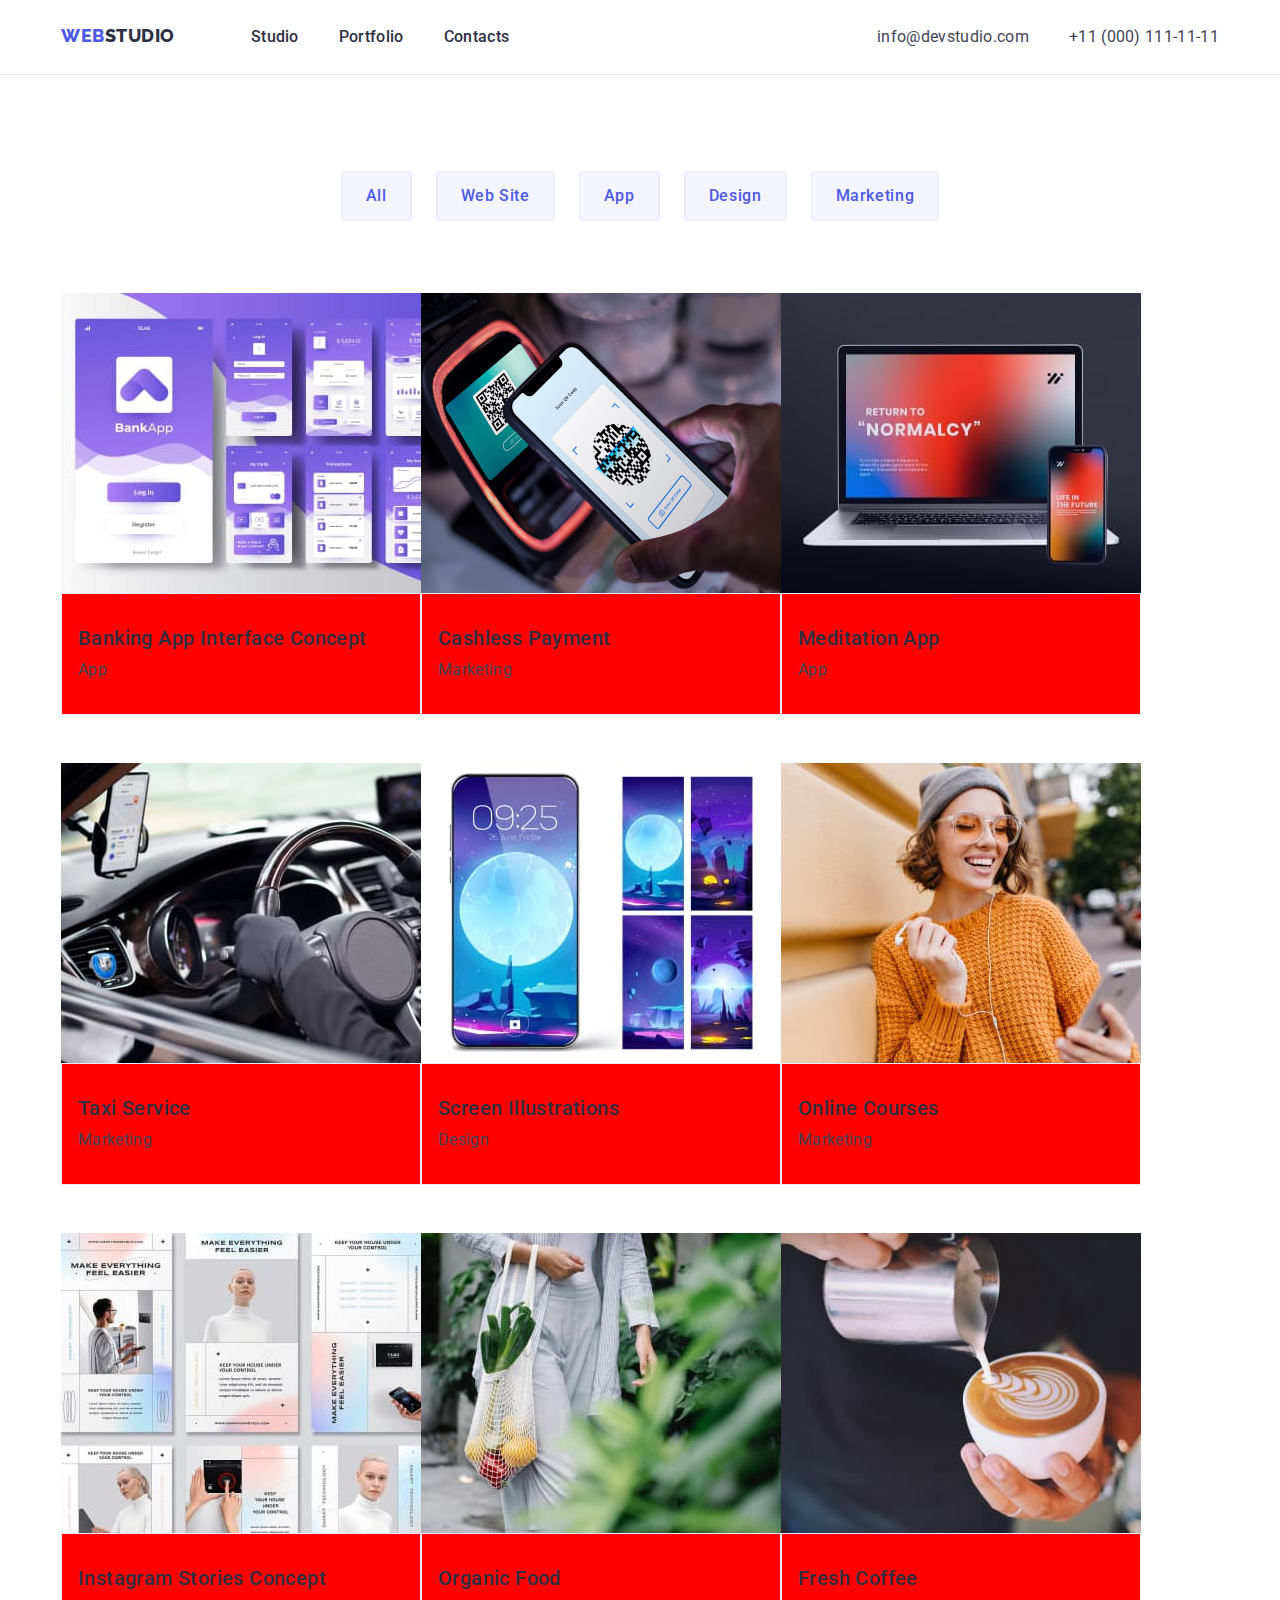
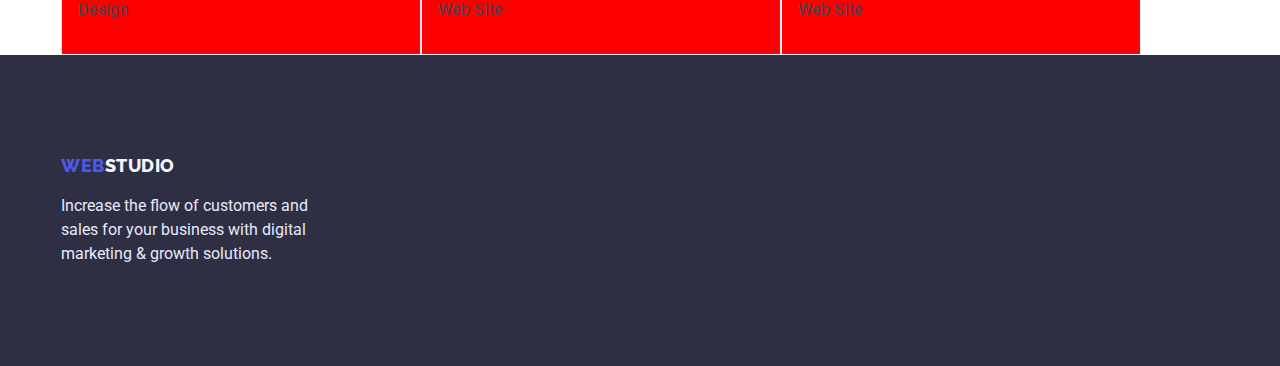
==== portfolio.html @ ba3cb186 "upload" ====
<!DOCTYPE html>
<html lang="en">

<head>
    <meta charset="UTF-8">
    <meta http-equiv="X-UA-Compatible" content="IE=edge">
    <meta name="viewport" content="width=device-width, initial-scale=1.0">
    <title>Homework-03</title>

    <link rel="stylesheet" href="./css/modern-normalize.css">
    <link rel="preconnect" href="https://fonts.googleapis.com">
    <link rel="preconnect" href="https://fonts.gstatic.com" crossorigin>
    <link href="https://fonts.googleapis.com/css2?family=Raleway:wght@800&family=Roboto:wght@400;500;700&display=swap"
        rel="stylesheet">
    <link rel="stylesheet" href="./css/styles.css">
</head>

<body>
    <header class="header-section  portfolio-header">
        <div class="header-box">
            <nav class="nav-section">
                <a href="./index.html" class="logo-header link">Web<span class="accent-logo-heder">Studio</span></a>
                <ul class="list nav-list">
                    <li><a href="./index.html" class="link-header link">Studio</a></li>
                    <li><a href="./portfolio.html" class="link-header link">Portfolio</a></li>
                    <li><a href="" class="link-header link">Contacts</a></li>
                </ul>
            </nav>
            <address class="address">
                <ul class="list address-list">
                    <li><a href="mailto:info@devstudio.com" class="address-item link">info@devstudio.com</a></li>
                    <li> <a href="tel:+110001111111" class="address-item link">+11 (000) 111-11-11</a></li>
                </ul>
            </address>
        </div>
    </header>
    <main>
        <section>
            <h1 class="hidden-text">Portfolio page</h1>
            <div class="nav-box">
                <ul class="list list-nav">
                    <li><button type="button" class="portfolio-nav-btm">All</button></li>
                    <li><button type="button" class="portfolio-nav-btm">Web Site</button></li>
                    <li><button type="button" class="portfolio-nav-btm">App</button></li>
                    <li><button type="button" class="portfolio-nav-btm">Design</button></li>
                    <li><button type="button" class="portfolio-nav-btm">Marketing</button></li>
                </ul>
            </div>
            <div class="gallery-box">
                <ul class="list gallery-box-card">
                    <!-- 01 -->
                    <li class="gallery-item">
                        <a href="portfolio.html" class="link"><img src="./images/banking-app.jpg" alt="Banking App"
                                width="360">
                            <div class="card-box-portfolio">
                                <h2 class="list-title">Banking App Interface Concept</h2>
                                <p class="section-description">App</p>
                            </div>
                        </a>
                    </li>
                    <!-- 02 -->
                    <li class="gallery-item">
                        <a href="portfolio.html" class="link"><img src="./images/cashless-ayment.jpg"
                                alt="Cashless Payment" width="360">
                            <div class="card-box-portfolio">
                                <h2 class="list-title">Cashless Payment</h2>
                                <p class="section-description">Marketing</p>
                            </div>
                        </a>
                    </li>
                    <!-- 03 -->
                    <li class="gallery-item">
                        <a href="portfolio.html" class="link"><img src="./images/meditaion-app.jpg" alt="Meditaion App"
                                width="360">
                            <div class="card-box-portfolio">
                                <h2 class="list-title">Meditation App</h2>
                                <p class="section-description">App</p>
                            </div>
                        </a>
                    </li>
                    <!-- 04 -->
                    <li class="gallery-item">
                        <a href="portfolio.html" class="link"><img src="./images/taxi-service.jpg" alt="Taxi Service"
                                width="360">
                            <div class="card-box-portfolio">
                                <h2 class="list-title">Taxi Service</h2>
                                <p class="section-description">Marketing</p>
                            </div>
                        </a>
                    </li>
                    <!-- 05 -->
                    <li class="gallery-item">
                        <a href="portfolio.html" class="link"><img src="./images/screen-illustrations.jpg"
                                alt="Screen Illustrations" width="360">
                            <div class="card-box-portfolio">
                                <h2 class="list-title">Screen Illustrations</h2>
                                <p class="section-description">Design</p>
                            </div>
                        </a>
                    </li>
                    <!-- 06 -->
                    <li class="gallery-item">
                        <a href="portfolio.html" class="link"><img src="./images/online-courses.jpg"
                                alt="Online Courses" width="360">
                            <div class="card-box-portfolio">
                                <h2 class="list-title">Online Courses</h2>
                                <p class="section-description">Marketing</p>
                            </div>
                        </a>
                    </li>
                    <!-- 07 -->
                    <li class="gallery-item">
                        <a href="portfolio.html" class="link"><img src="./images/instagram-stories.jpg"
                                alt=">Instagram Stories Concept" width="360">
                            <div class="card-box-portfolio">
                                <h2 class="list-title">Instagram Stories Concept</h2>
                                <p class="section-description">Design</p>
                            </div>
                        </a>
                    </li>
                    <!-- 08 -->
                    <li class="gallery-item">
                        <a href="portfolio.html" class="link"><img src="./images/organic-food.jpg" alt="Organic Food"
                                width="360">
                            <div class="card-box-portfolio">
                                <h2 class="list-title">Organic Food</h2>
                                <p class="section-description">Web Site</p>
                            </div>
                        </a>
                    </li>
                    <!-- 09 -->
                    <li class="gallery-item">
                        <a href="portfolio.html" class="link"><img src="./images/fresh-coffee.jpg" alt="Fresh Coffee"
                                width="360">
                            <div class="card-box-portfolio">
                                <h2 class="list-title">Fresh Coffee</h2>
                                <p class="section-description">Web Site</p>
                            </div>
                        </a>
                    </li>
                </ul>
            </div>
        </section>
    </main>
    <footer class="footer-section">
        <div class="footer-box"><a href="./index.html" class="logo-footer link">Web<span
                    class="accent-logo-footer">Studio</span></a>
            <p class="footer-description">Increase the flow of customers and sales for your business with digital
                marketing
                & growth solutions.</p>
        </div>
    </footer>
</body>

</html>
---- css/styles.css ----
:root {
    --primary-text-color: #434455;
    --indent: 20px;
    --items: 5;
}

body {
    font-family: 'Roboto', sans-serif;
    font-weight: 400;
    font-size: 16px;
    color: #434455;
    background-color: #ffffff;
}

.list {
    list-style: none;

}

.link {
    text-decoration: none;
}

.accent-logo-heder {
    color: #2e2f42;
}

.accent-logo-footer {
    color: #F4F4FD;
}

/*========= RESET======= */
.hidden-text {
    display: none;
}

body {
    margin: 0;
    padding: 0;
    /* display: flex;
    margin: 0 auto; */
}

ul {
    margin: 0;
    padding: 0;
}

h1,
h2,
h3,
h4 {
    margin: 0;
    padding: 0;
}

img {
    display: block;
    /* margin: 0 auto; */
}

p {
    margin: 0;
    padding: 0;
}

/* ========== RESET ========== */

/* ========= HEADER ========= */
.portfolio-header {
    border-bottom: 1px solid #E7E9FC;
    margin-bottom: 96px;
}

.header-box {
    width: 1158px;
    margin: 0 auto;
    display: flex;
    padding: 25px 0;
}

.nav-section {
    display: flex;
}


.logo-header {
    margin-right: 76px;
    font-family: 'Raleway', sans-serif;
    font-weight: 800;
    font-size: 18px;
    line-height: 1.17;
    letter-spacing: 0.03em;
    text-transform: uppercase;

    color: #4D5AE5;
}

.nav-list {
    display: flex;
}

.nav-list>li+li {
    margin-left: 40px;
}

.link-header {
    font-weight: 500;
    font-size: 16px;
    line-height: 1.5;
    letter-spacing: 0.02em;
    color: #2E2F42;
}

.link-header:hover,
.link-header:focus {
    color: #404bbf
}

.address-list {
    display: flex;
}

.address-list>li+li {
    margin-left: 40px;
}

.address {
    margin-left: auto;
    font-style: normal;
    font-weight: 400;
    font-size: 16px;
    line-height: 1.5;
    letter-spacing: 0.02em;
    color: #434455;
}

.address-item {
    color: #434455;
}

.address-item:hover,
.address-item:focus {
    color: #404bbf;
}

/* ========= HEADER ========= */

/* ========== HERO ========== */

.hero-section {
    background: #2E2F42;
    padding: 188px 0;
    margin-bottom: 120px;
}

.hero-block {
    display: block;
    width: 496px;
    margin: 0 auto;
}

.hero-title {
    font-weight: 600;
    font-size: 56px;
    text-align: center;
    line-height: 1.07;
    letter-spacing: 0.02em;
    color: #FFFFFF;
    margin-bottom: 48px;

}

.modal-button {
    display: block;
    font-family: "Roboto", sans-serif;
    font-weight: 500;
    line-height: 1.5;
    letter-spacing: 0.04em;
    cursor: pointer;
    font-size: 16px;
    color: #ffffff;
    background-color: #4D5AE5;
    border-radius: 4px;
    box-shadow: 0px 4px 4px rgba(0, 0, 0, 0.15);
    margin: 0 auto;
    width: 169px;
    height: 56px;
}

.modal-button:hover,
.modal-button:focus {
    background-color: #404BBF
}

/* ========== HERO ========== */

/* ========== POSSIBILITIES ========== */
.possibilities-box {
    margin: 0 auto;
    width: 1158px;
    margin-bottom: 120px;
}

.possibilities-list {
    display: flex;
    justify-content: space-between;
}

.possibilities-item {
    width: 264px;
}

.possibilities-item h3 {
    margin-bottom: 8px;
}

.list-title {
    font-weight: 500;
    font-size: 20px;
    line-height: 1.2;
    letter-spacing: 0.02em;
    color: #2E2F42;
}

.list-description {
    font-size: 16px;
    line-height: 1.5;
    letter-spacing: 0.02em;
}

.section-description {
    line-height: 1.5;
    letter-spacing: 0.02em;
    color: var(--primary-text-color);
}

/* ===== BOTTOM SECTION ======= */
.we-are {
    display: flex;
    justify-content: center;
    margin-bottom: 120px;
}

.we-are li:not(:last-child) {
    margin-right: 24px;
}

.section-bottom-item {
    background-color: #FFFFFF;
}

.section-bottom-description {
    font-weight: 500;
    line-height: 1.2;
    letter-spacing: 0.02em;
}

.section-title {
    text-align: center;
    text-transform: capitalize;
    font-weight: 700;
    font-size: 36px;
    line-height: 1.11;
    letter-spacing: 0.02em;
    color: #2E2F42;
    margin-bottom: 72px;
}

/* ===== TEAM SECTION ====== */
.team-section {
    background-color: #F4F4FD
}

.team-box {
    width: 1158px;
    margin: 0 auto;
    padding-top: 120px;
    padding-bottom: 120px;
}

.team-cards {
    display: flex;
    justify-content: space-between;
    flex-wrap: wrap;
}

.card-box {
    padding: 32px 0;
}

.team-list {
    background-color: #FFFFFF;
    text-align: center;
    box-shadow: 0px 1px 6px rgba(46, 47, 66, 0.08), 0px 1px 1px rgba(46, 47, 66, 0.16), 0px 2px 1px rgba(46, 47, 66, 0.08);
    border-radius: 0px 0px 4px 4px;

}

.team-list h3 {
    margin-bottom: 8px;
}

/* ========= FOOTER ========= */
.footer-section {
    background: #2E2F42;
}

.footer-box {
    margin: 0 auto;
    padding: 100px 0;
    width: 1158px;
}

.footer-description {
    font-size: 16px;
    line-height: 1.5;
    color: #E7E9FC;
    width: 264px;
}

.logo-footer {
    display: inline-block;
    font-family: 'Raleway', sans-serif;
    font-weight: 800;
    text-transform: uppercase;
    font-size: 18px;
    line-height: 1.17;
    letter-spacing: 0.03em;
    color: #4d5ae5;
    margin-bottom: 18px;
}


/* ====== PORTFOLIO PAGE ===== */

.portfolio-nav-btm {
    cursor: pointer;
    font-family: "Roboto", sans-serif;
    font-weight: 500;
    font-size: 16px;
    line-height: 1.5;
    letter-spacing: 0.04em;
    background-color: #F4F4FD;
    color: #4D5AE5;
    background: #F4F4FD;
    border: 1px solid #E7E9FC;
    border-radius: 4px;
    padding: 12px 24px;
}

.portfolio-nav-btm:hover,
.portfolio-nav-btm:focus {
    background-color: #404BBF;
    color: #FFFFFF;

}

.list-nav {
    display: flex;
    justify-content: center;
}

.list-nav li:not(:last-child) {
    margin-right: 24px;
}

.nav-box {
    margin: 0 auto 72px;
}

button {
    display: block;
}

/* ===== GALLERY ======== */
.gallery-box {
    margin: 0 auto;
    width: 1158px;
}

.gallery-box-card {
    display: flex;
    flex-wrap: wrap;
    /* justify-content: space-between; */
    row-gap: 48px;
    margin: 0 auto;

}

.gallery-item {
    /* flex-basis: ((100% - 24px * 2) / 3); */
    flex-basis: calc((100% - var(--indent) * (var(--items) - 1)) / var(--items));
    /* max-width: 360px; */
    background-color: red;

}

.card-box-portfolio {
    padding: 32px 16px;
    border: 1px solid #E7E9FC;
}

.card-box-portfolio h2 {
    margin-bottom: 8px;
}
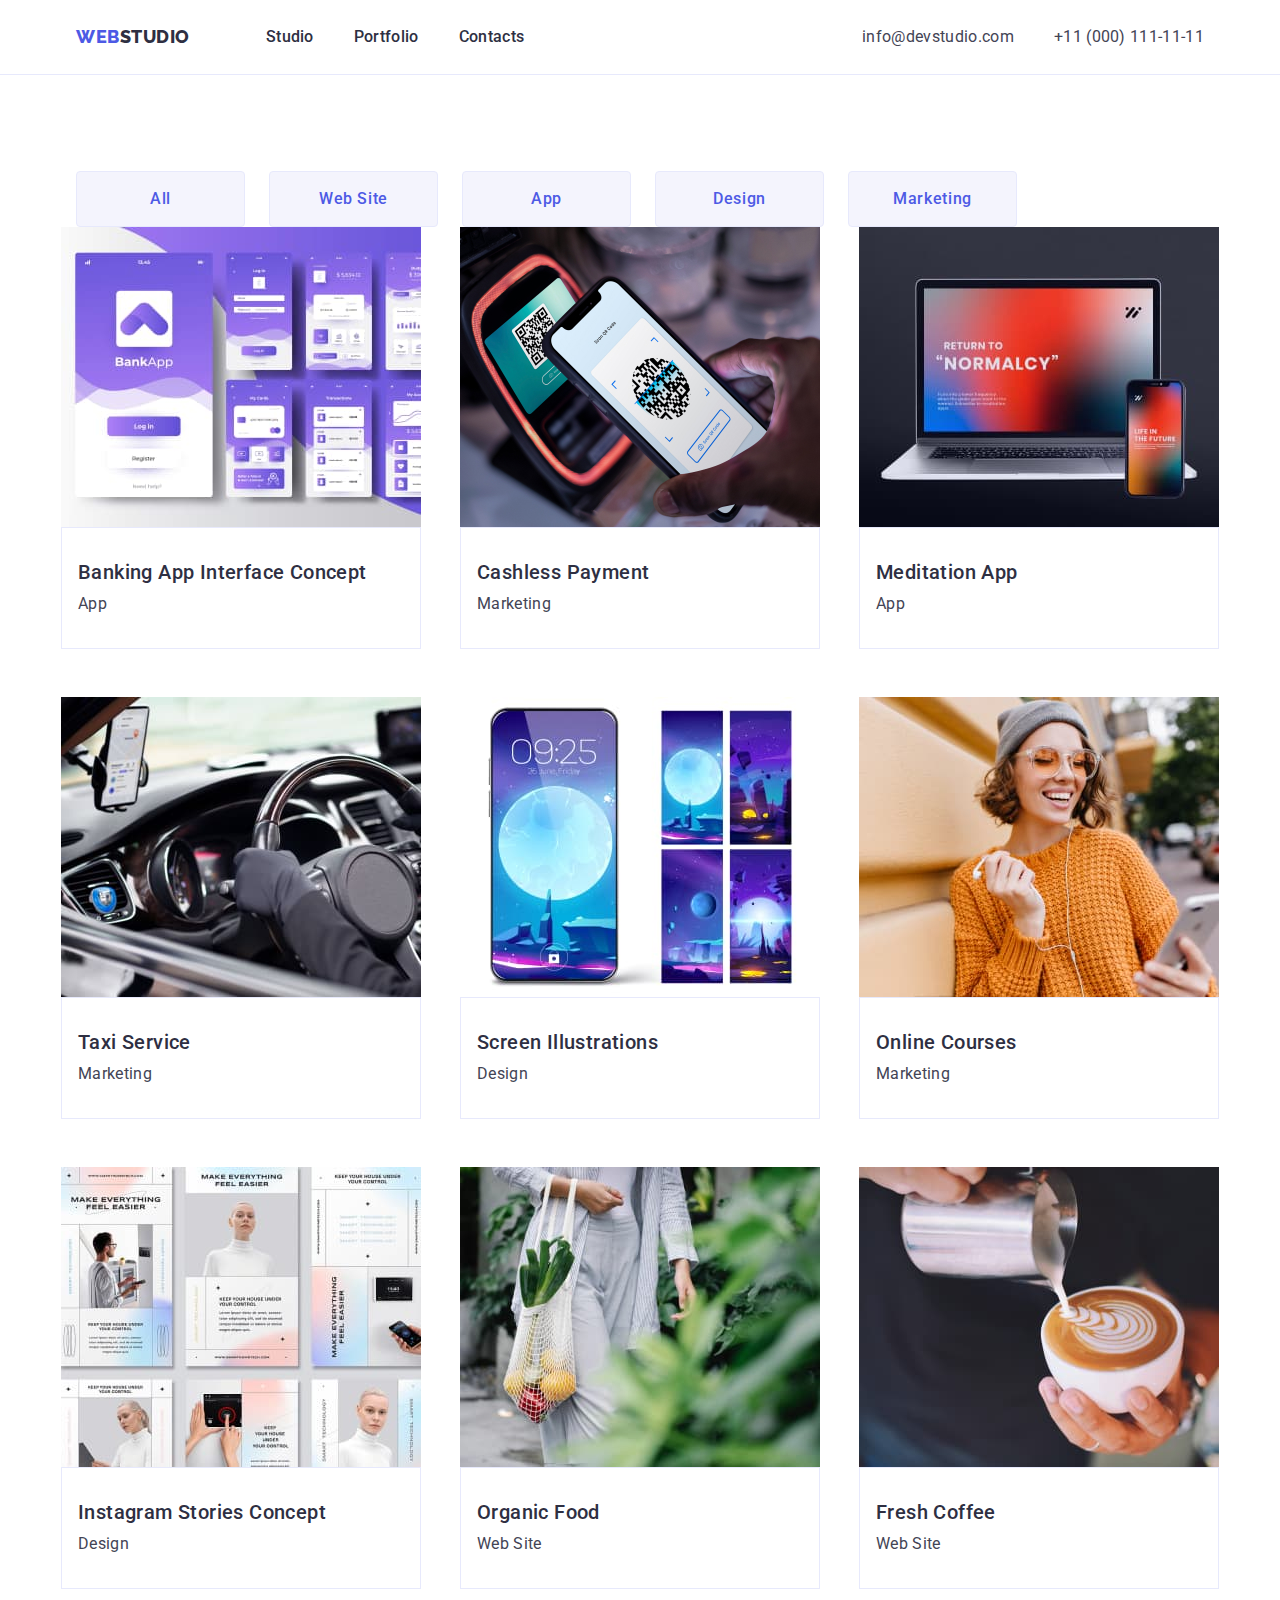
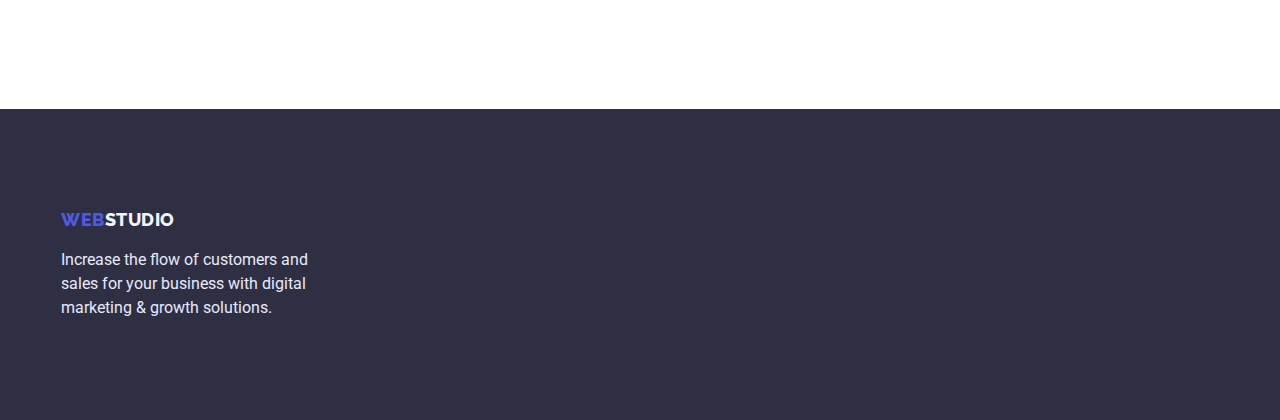
==== commit 5f71dc4a: "03" ====
--- a/portfolio.html
+++ b/portfolio.html
@@ -6,18 +6,17 @@
     <meta http-equiv="X-UA-Compatible" content="IE=edge">
     <meta name="viewport" content="width=device-width, initial-scale=1.0">
     <title>Homework-03</title>
-
-    <link rel="stylesheet" href="./css/modern-normalize.css">
     <link rel="preconnect" href="https://fonts.googleapis.com">
     <link rel="preconnect" href="https://fonts.gstatic.com" crossorigin>
     <link href="https://fonts.googleapis.com/css2?family=Raleway:wght@800&family=Roboto:wght@400;500;700&display=swap"
         rel="stylesheet">
+    <link rel="stylesheet" href="https://cdnjs.cloudflare.com/ajax/libs/modern-normalize/1.1.0/modern-normalize.css">
     <link rel="stylesheet" href="./css/styles.css">
 </head>
 
 <body>
     <header class="header-section  portfolio-header">
-        <div class="header-box">
+        <div class="container">
             <nav class="nav-section">
                 <a href="./index.html" class="logo-header link">Web<span class="accent-logo-heder">Studio</span></a>
                 <ul class="list nav-list">
@@ -37,7 +36,7 @@
     <main>
         <section>
             <h1 class="hidden-text">Portfolio page</h1>
-            <div class="nav-box">
+            <div class="container">
                 <ul class="list list-nav">
                     <li><button type="button" class="portfolio-nav-btm">All</button></li>
                     <li><button type="button" class="portfolio-nav-btm">Web Site</button></li>
--- a/css/styles.css
+++ b/css/styles.css
@@ -1,7 +1,7 @@
 :root {
     --primary-text-color: #434455;
-    --indent: 20px;
-    --items: 5;
+    /* --indent: 20px;
+    --items: 5; */
 }
 
 body {
@@ -32,6 +32,7 @@
 /*========= RESET======= */
 .hidden-text {
     display: none;
+    max-width: 496px;
 }
 
 body {
@@ -67,10 +68,6 @@
 /* ========== RESET ========== */
 
 /* ========= HEADER ========= */
-.portfolio-header {
-    border-bottom: 1px solid #E7E9FC;
-    margin-bottom: 96px;
-}
 
 .header-box {
     width: 1158px;
@@ -81,6 +78,7 @@
 
 .nav-section {
     display: flex;
+    align-items: center;
 }
 
 
@@ -98,11 +96,9 @@
 
 .nav-list {
     display: flex;
-}
-
-.nav-list>li+li {
-    margin-left: 40px;
-}
+    gap: 40px;
+}
+
 
 .link-header {
     font-weight: 500;
@@ -110,6 +106,7 @@
     line-height: 1.5;
     letter-spacing: 0.02em;
     color: #2E2F42;
+    padding: 24px 0;
 }
 
 .link-header:hover,
@@ -119,10 +116,8 @@
 
 .address-list {
     display: flex;
-}
-
-.address-list>li+li {
-    margin-left: 40px;
+    gap: 40px;
+
 }
 
 .address {
@@ -137,6 +132,7 @@
 
 .address-item {
     color: #434455;
+    padding: 24px 0;
 }
 
 .address-item:hover,
@@ -334,6 +330,19 @@
 
 /* ====== PORTFOLIO PAGE ===== */
 
+.container {
+    width: 1158px;
+    margin: 0 auto;
+    display: flex;
+    padding: 0 15px
+}
+
+.portfolio-header {
+    border-bottom: 1px solid #e7e9fc;
+    margin-bottom: 96px;
+    padding: 25px 0;
+}
+
 .portfolio-nav-btm {
     cursor: pointer;
     font-family: "Roboto", sans-serif;
@@ -347,54 +356,46 @@
     border: 1px solid #E7E9FC;
     border-radius: 4px;
     padding: 12px 24px;
+    min-width: 169px;
+    height: 56px;
 }
 
 .portfolio-nav-btm:hover,
 .portfolio-nav-btm:focus {
     background-color: #404BBF;
     color: #FFFFFF;
-
 }
 
 .list-nav {
     display: flex;
     justify-content: center;
+
 }
 
 .list-nav li:not(:last-child) {
     margin-right: 24px;
 }
 
-.nav-box {
-    margin: 0 auto 72px;
-}
-
 button {
     display: block;
+    border: none;
 }
 
 /* ===== GALLERY ======== */
 .gallery-box {
-    margin: 0 auto;
+    margin: 0 auto 120px;
     width: 1158px;
 }
 
 .gallery-box-card {
     display: flex;
     flex-wrap: wrap;
-    /* justify-content: space-between; */
+    justify-content: space-between;
     row-gap: 48px;
     margin: 0 auto;
-
-}
-
-.gallery-item {
-    /* flex-basis: ((100% - 24px * 2) / 3); */
-    flex-basis: calc((100% - var(--indent) * (var(--items) - 1)) / var(--items));
-    /* max-width: 360px; */
-    background-color: red;
-
-}
+}
+
+/* .gallery-item {} */
 
 .card-box-portfolio {
     padding: 32px 16px;
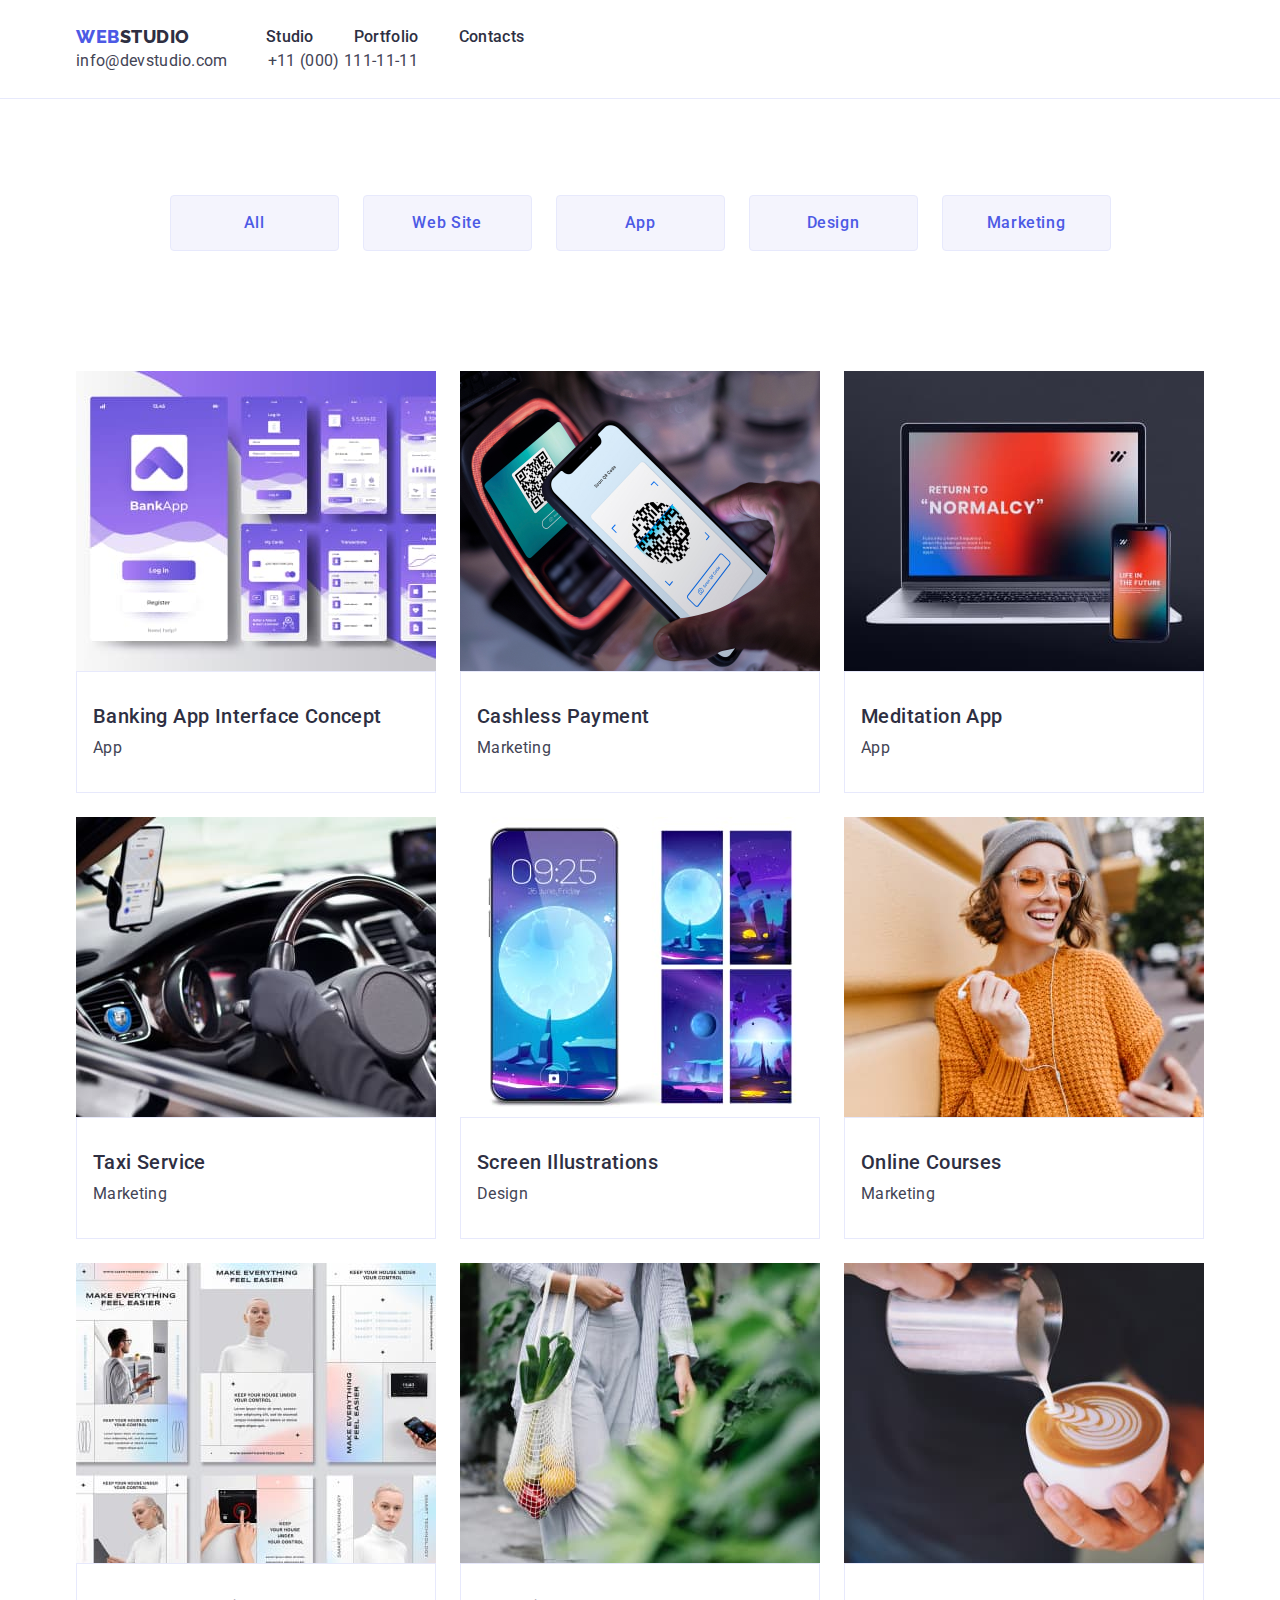
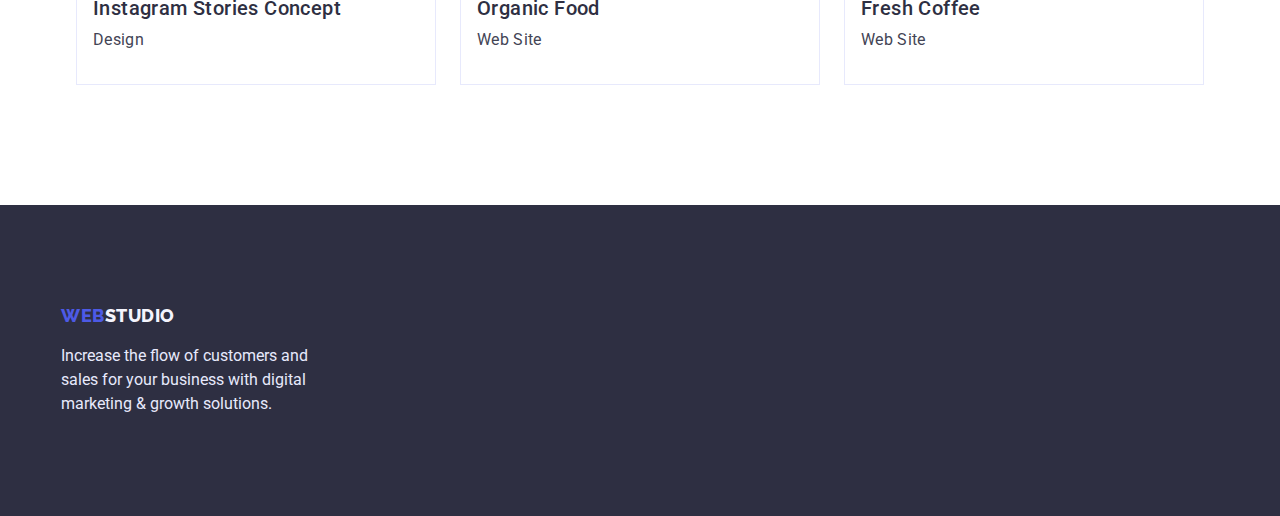
==== commit 5cc4e51e: "04" ====
--- a/portfolio.html
+++ b/portfolio.html
@@ -10,12 +10,13 @@
     <link rel="preconnect" href="https://fonts.gstatic.com" crossorigin>
     <link href="https://fonts.googleapis.com/css2?family=Raleway:wght@800&family=Roboto:wght@400;500;700&display=swap"
         rel="stylesheet">
-    <link rel="stylesheet" href="https://cdnjs.cloudflare.com/ajax/libs/modern-normalize/1.1.0/modern-normalize.css">
+    <link rel="stylesheet"
+        href="https://cdnjs.cloudflare.com/ajax/libs/modern-normalize/1.1.0/modern-normalize.min.css">
     <link rel="stylesheet" href="./css/styles.css">
 </head>
 
 <body>
-    <header class="header-section  portfolio-header">
+    <header class="portfolio-header header-section">
         <div class="container">
             <nav class="nav-section">
                 <a href="./index.html" class="logo-header link">Web<span class="accent-logo-heder">Studio</span></a>
@@ -35,8 +36,8 @@
     </header>
     <main>
         <section>
-            <h1 class="hidden-text">Portfolio page</h1>
             <div class="container">
+                <h1 class="hidden-text">Portfolio page</h1>
                 <ul class="list list-nav">
                     <li><button type="button" class="portfolio-nav-btm">All</button></li>
                     <li><button type="button" class="portfolio-nav-btm">Web Site</button></li>
@@ -45,7 +46,9 @@
                     <li><button type="button" class="portfolio-nav-btm">Marketing</button></li>
                 </ul>
             </div>
-            <div class="gallery-box">
+        </section>
+        <section class="section-gallery">
+            <div class="gallery-box container">
                 <ul class="list gallery-box-card">
                     <!-- 01 -->
                     <li class="gallery-item">
--- a/css/styles.css
+++ b/css/styles.css
@@ -67,6 +67,11 @@
 
 /* ========== RESET ========== */
 
+
+.flex-block {
+    display: flex;
+}
+
 /* ========= HEADER ========= */
 
 .header-box {
@@ -74,6 +79,11 @@
     margin: 0 auto;
     display: flex;
     padding: 25px 0;
+}
+
+.header-section {
+    padding: 25px 0;
+    border-bottom: 1px solid #e7e9fc;
 }
 
 .nav-section {
@@ -147,23 +157,26 @@
 .hero-section {
     background: #2E2F42;
     padding: 188px 0;
-    margin-bottom: 120px;
+
 }
 
 .hero-block {
     display: block;
     width: 496px;
     margin: 0 auto;
+    text-align: center;
 }
 
 .hero-title {
+    max-width: 496px;
+    text-align: center;
     font-weight: 600;
     font-size: 56px;
     text-align: center;
     line-height: 1.07;
     letter-spacing: 0.02em;
     color: #FFFFFF;
-    margin-bottom: 48px;
+    margin: 0 auto 48px;
 
 }
 
@@ -180,8 +193,7 @@
     border-radius: 4px;
     box-shadow: 0px 4px 4px rgba(0, 0, 0, 0.15);
     margin: 0 auto;
-    width: 169px;
-    height: 56px;
+    min-width: 169px height: 56px;
 }
 
 .modal-button:hover,
@@ -192,19 +204,22 @@
 /* ========== HERO ========== */
 
 /* ========== POSSIBILITIES ========== */
-.possibilities-box {
-    margin: 0 auto;
-    width: 1158px;
-    margin-bottom: 120px;
+.possibilities-section {
+    margin: 0 auto;
+    width: 1158px;
+    padding: 120px 0;
 }
 
 .possibilities-list {
     display: flex;
-    justify-content: space-between;
+    flex-basis: calc((100% - 3 * 24px) / 4);
+    /* justify-content: space-between; */
+    gap: 24px;
 }
 
 .possibilities-item {
     width: 264px;
+
 }
 
 .possibilities-item h3 {
@@ -331,10 +346,12 @@
 /* ====== PORTFOLIO PAGE ===== */
 
 .container {
-    width: 1158px;
-    margin: 0 auto;
-    display: flex;
-    padding: 0 15px
+    /* display: flex;
+    justify-content: center; */
+    width: 1158px;
+    margin: 0 auto;
+    padding: 0 15px;
+
 }
 
 .portfolio-header {
@@ -379,11 +396,17 @@
 button {
     display: block;
     border: none;
+    min-width: 169px;
+    height: 56px
 }
 
 /* ===== GALLERY ======== */
+.section-gallery {
+    padding: 120px 0;
+}
+
 .gallery-box {
-    margin: 0 auto 120px;
+    margin: 0 auto;
     width: 1158px;
 }
 
@@ -391,11 +414,13 @@
     display: flex;
     flex-wrap: wrap;
     justify-content: space-between;
-    row-gap: 48px;
-    margin: 0 auto;
-}
-
-/* .gallery-item {} */
+    gap: 24px;
+    margin: 0 auto;
+}
+
+.gallery-item {
+    width calc((100% - 3 * 24px) / 4)
+}
 
 .card-box-portfolio {
     padding: 32px 16px;
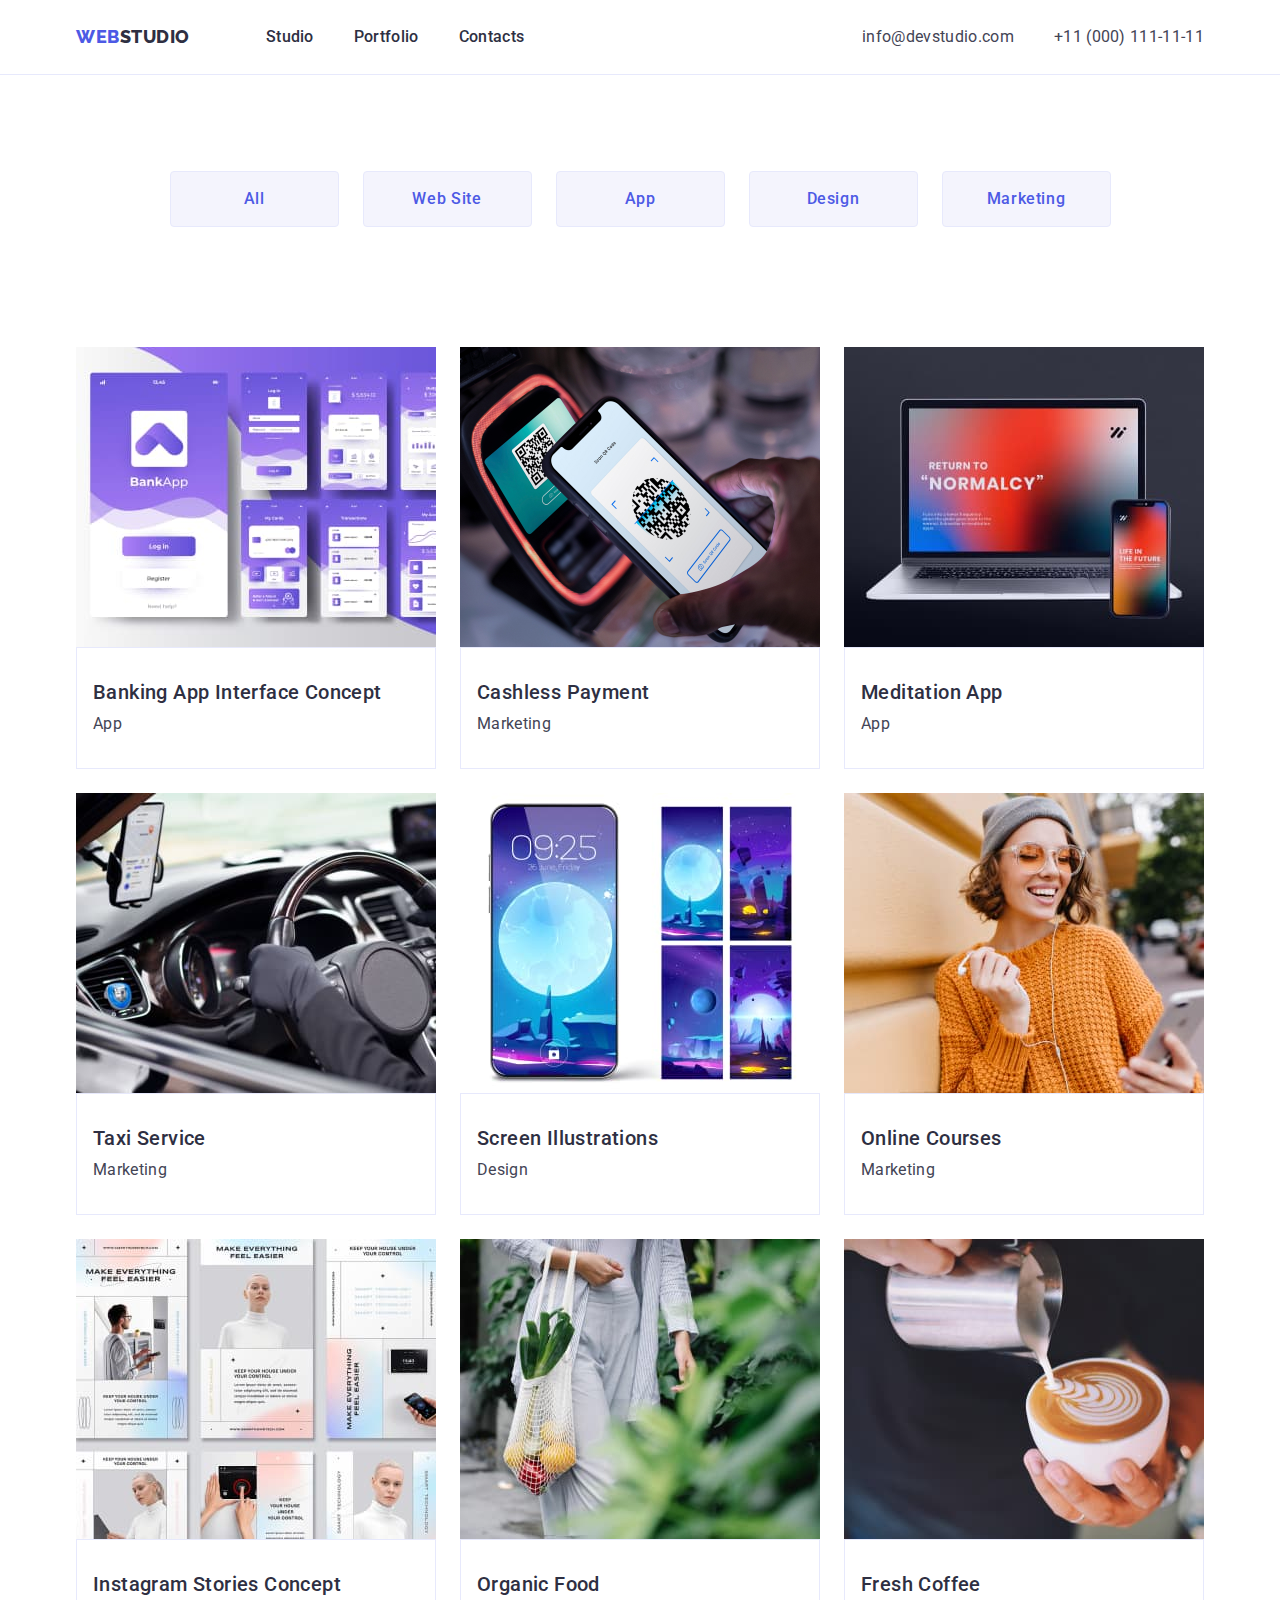
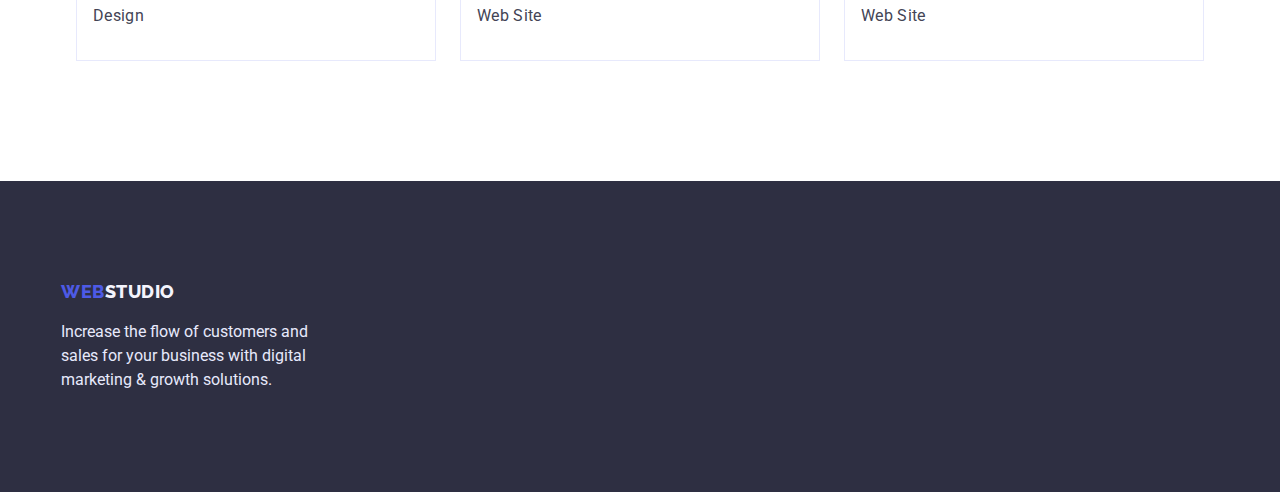
==== commit 77cd8318: "04-a" ====
--- a/portfolio.html
+++ b/portfolio.html
@@ -17,7 +17,7 @@
 
 <body>
     <header class="portfolio-header header-section">
-        <div class="container">
+        <div class="flex-block container">
             <nav class="nav-section">
                 <a href="./index.html" class="logo-header link">Web<span class="accent-logo-heder">Studio</span></a>
                 <ul class="list nav-list">
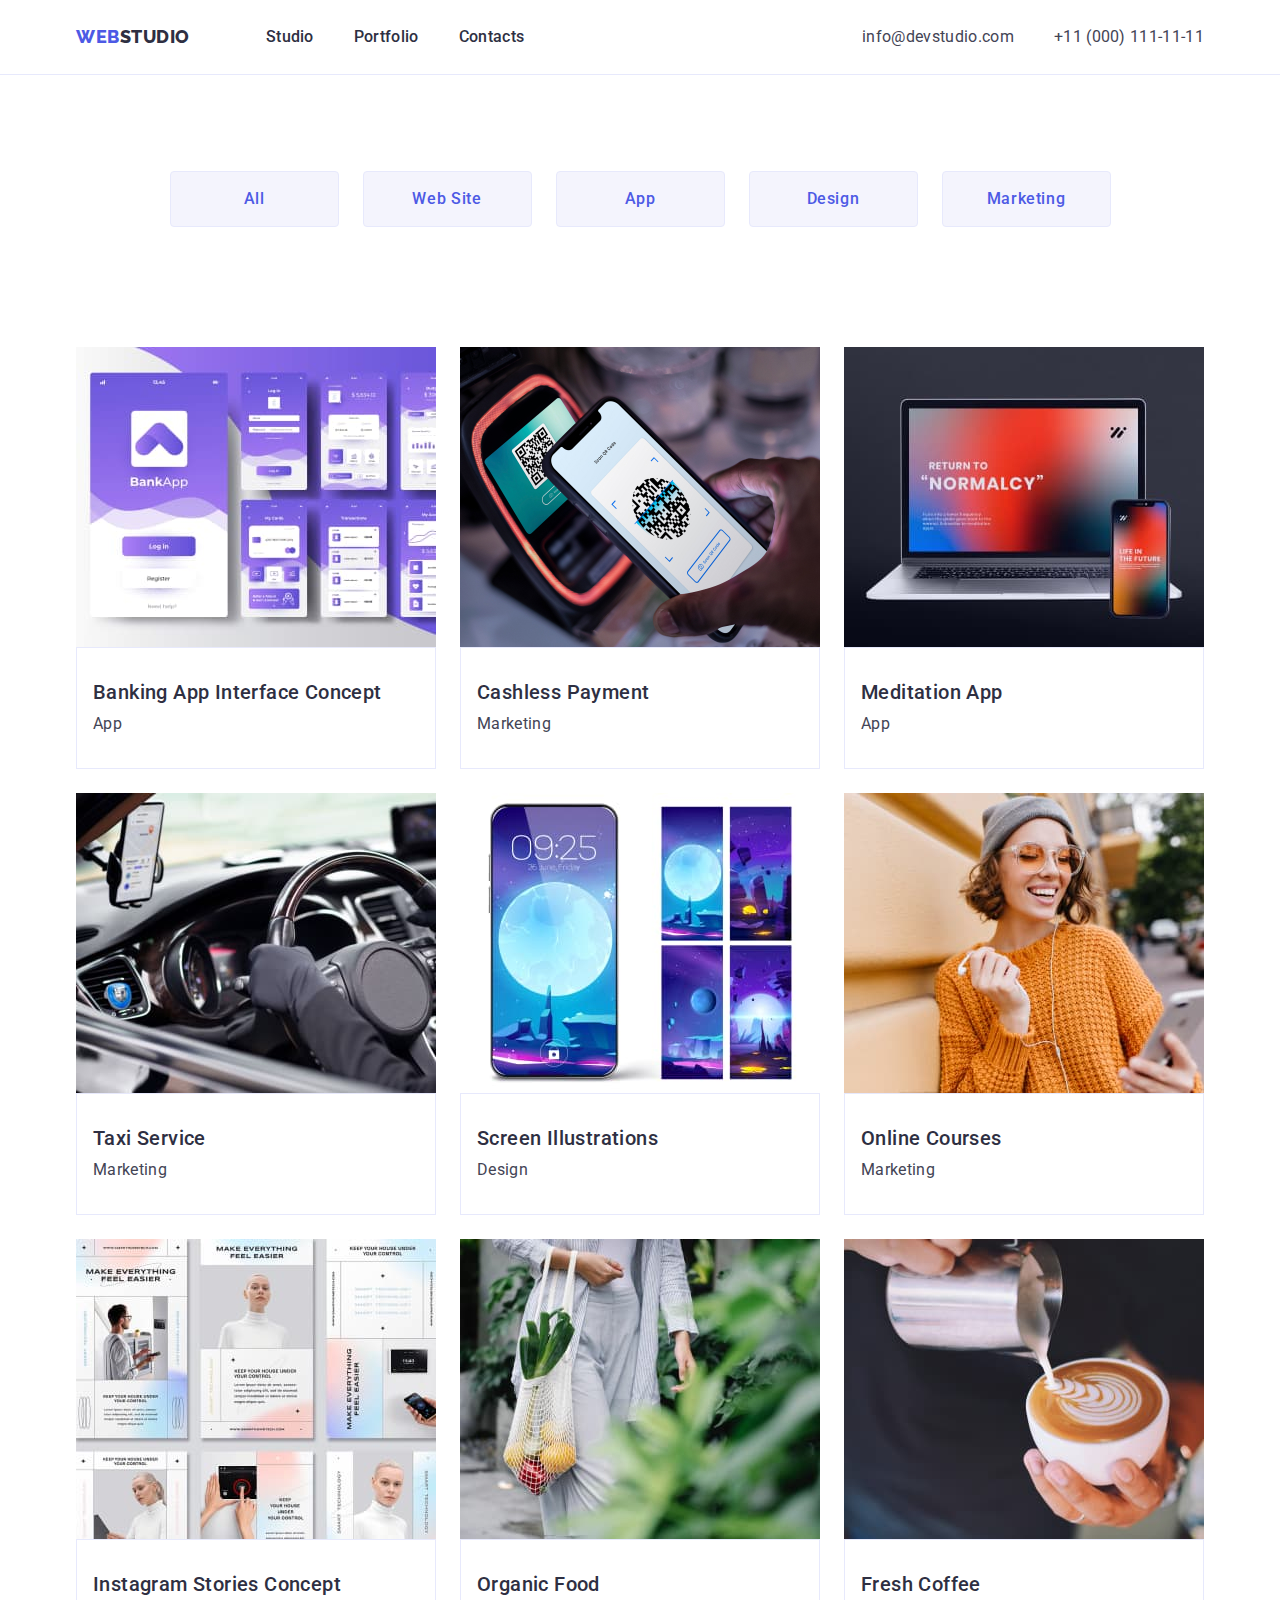
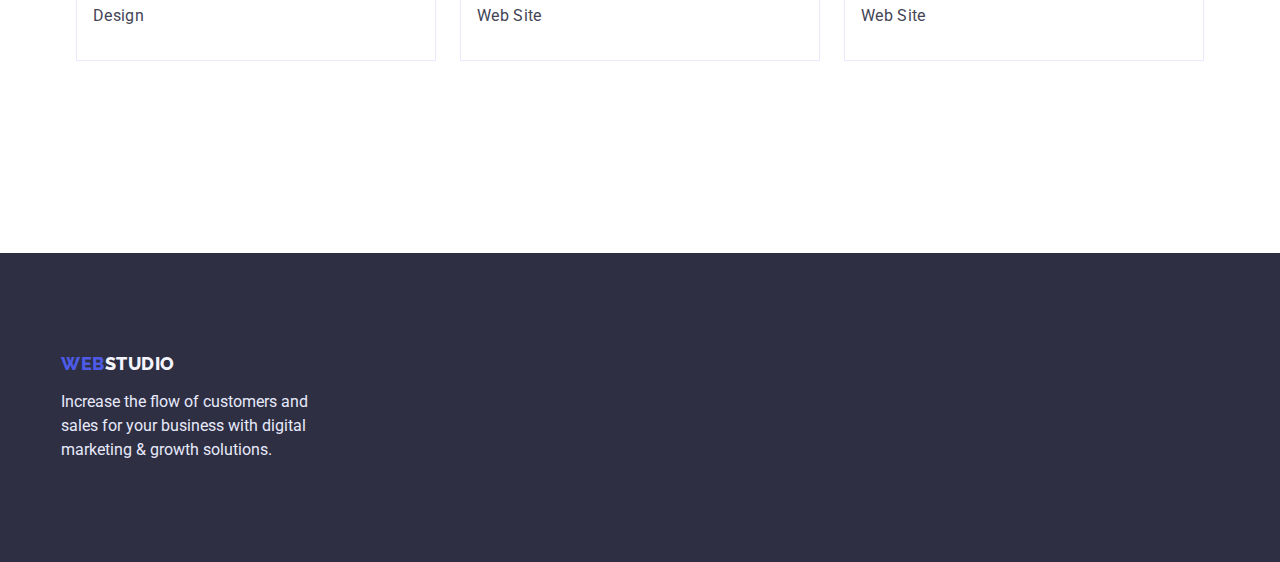
==== commit 3e9bdc32: "05-a" ====
--- a/portfolio.html
+++ b/portfolio.html
@@ -35,7 +35,7 @@
         </div>
     </header>
     <main>
-        <section>
+        <section class="">
             <div class="container">
                 <h1 class="hidden-text">Portfolio page</h1>
                 <ul class="list list-nav">
--- a/css/styles.css
+++ b/css/styles.css
@@ -246,15 +246,21 @@
     color: var(--primary-text-color);
 }
 
-/* ===== BOTTOM SECTION ======= */
+/* ===== SECTION BOTTOM ======= */
 .we-are {
     display: flex;
     justify-content: center;
-    margin-bottom: 120px;
-}
-
-.we-are li:not(:last-child) {
-    margin-right: 24px;
+    gap: 24px;
+}
+
+.we-are li {
+    flex-basis: calc((100% - 48px) / 3);
+}
+
+.section-bottom {
+    padding-bottom: 120px;
+    margin: 0 auto;
+    width: 1158px;
 }
 
 .section-bottom-item {
@@ -280,24 +286,26 @@
 
 /* ===== TEAM SECTION ====== */
 .team-section {
-    background-color: #F4F4FD
+    background-color: #F4F4FD;
+    padding: 120px 0;
 }
 
 .team-box {
     width: 1158px;
     margin: 0 auto;
-    padding-top: 120px;
-    padding-bottom: 120px;
+
+
 }
 
 .team-cards {
     display: flex;
     justify-content: space-between;
     flex-wrap: wrap;
+    gap: 24px;
 }
 
 .card-box {
-    padding: 32px 0;
+    padding: 32px 16px;
 }
 
 .team-list {
@@ -305,7 +313,7 @@
     text-align: center;
     box-shadow: 0px 1px 6px rgba(46, 47, 66, 0.08), 0px 1px 1px rgba(46, 47, 66, 0.16), 0px 2px 1px rgba(46, 47, 66, 0.08);
     border-radius: 0px 0px 4px 4px;
-
+    flex-basis: calc((100% - 3 * 24px) / 4)
 }
 
 .team-list h3 {
@@ -315,11 +323,11 @@
 /* ========= FOOTER ========= */
 .footer-section {
     background: #2E2F42;
+    padding: 100px 0;
 }
 
 .footer-box {
     margin: 0 auto;
-    padding: 100px 0;
     width: 1158px;
 }
 
@@ -339,15 +347,17 @@
     line-height: 1.17;
     letter-spacing: 0.03em;
     color: #4d5ae5;
-    margin-bottom: 18px;
+    margin-bottom: 16px;
 }
 
 
 /* ====== PORTFOLIO PAGE ===== */
+.main-section: {
+    margin: 0 auto;
+    padding: 96px 0 120px;
+}
 
 .container {
-    /* display: flex;
-    justify-content: center; */
     width: 1158px;
     margin: 0 auto;
     padding: 0 15px;
@@ -416,6 +426,7 @@
     justify-content: space-between;
     gap: 24px;
     margin: 0 auto;
+    margin-bottom: 72px;
 }
 
 .gallery-item {
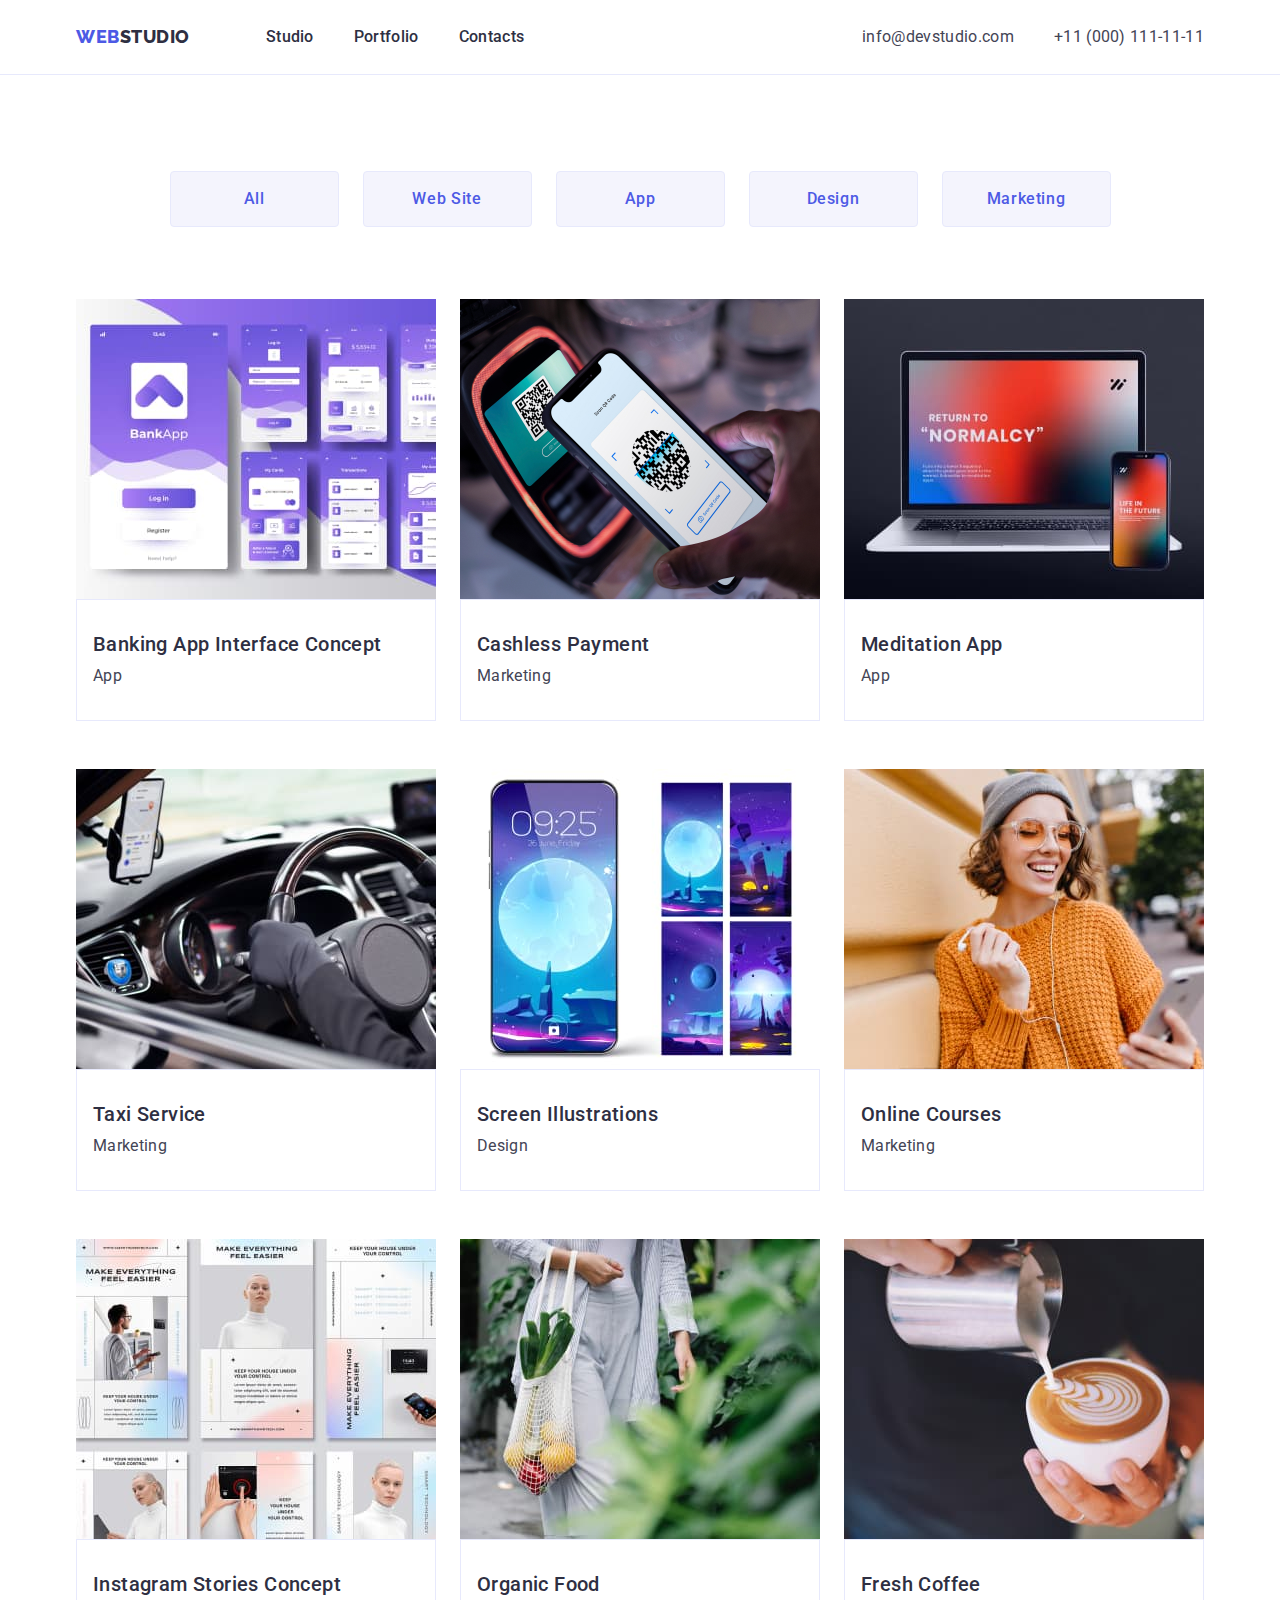
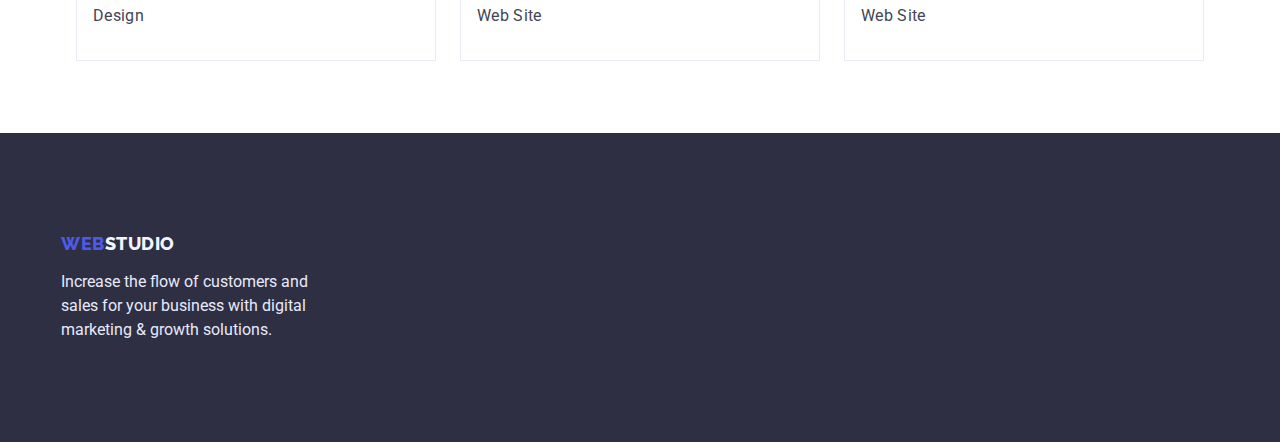
==== commit 06a72436: "06" ====
--- a/portfolio.html
+++ b/portfolio.html
@@ -35,7 +35,7 @@
         </div>
     </header>
     <main>
-        <section class="">
+        <section class="main-section">
             <div class="container">
                 <h1 class="hidden-text">Portfolio page</h1>
                 <ul class="list list-nav">
@@ -45,10 +45,6 @@
                     <li><button type="button" class="portfolio-nav-btm">Design</button></li>
                     <li><button type="button" class="portfolio-nav-btm">Marketing</button></li>
                 </ul>
-            </div>
-        </section>
-        <section class="section-gallery">
-            <div class="gallery-box container">
                 <ul class="list gallery-box-card">
                     <!-- 01 -->
                     <li class="gallery-item">
@@ -143,6 +139,11 @@
                 </ul>
             </div>
         </section>
+        <!-- <section class="section-gallery">
+            <div class="gallery-box container">
+
+            </div>
+        </section> -->
     </main>
     <footer class="footer-section">
         <div class="footer-box"><a href="./index.html" class="logo-footer link">Web<span
--- a/css/styles.css
+++ b/css/styles.css
@@ -391,11 +391,13 @@
 .portfolio-nav-btm:focus {
     background-color: #404BBF;
     color: #FFFFFF;
+    border: 1px solid transparent;
 }
 
 .list-nav {
     display: flex;
     justify-content: center;
+    margin-bottom: 72px;
 
 }
 
@@ -424,13 +426,14 @@
     display: flex;
     flex-wrap: wrap;
     justify-content: space-between;
-    gap: 24px;
+    column-gap: 24px;
+    row-gap: 48px;
     margin: 0 auto;
     margin-bottom: 72px;
 }
 
 .gallery-item {
-    width calc((100% - 3 * 24px) / 4)
+    width: calc((100% - 48px) / 3);
 }
 
 .card-box-portfolio {
